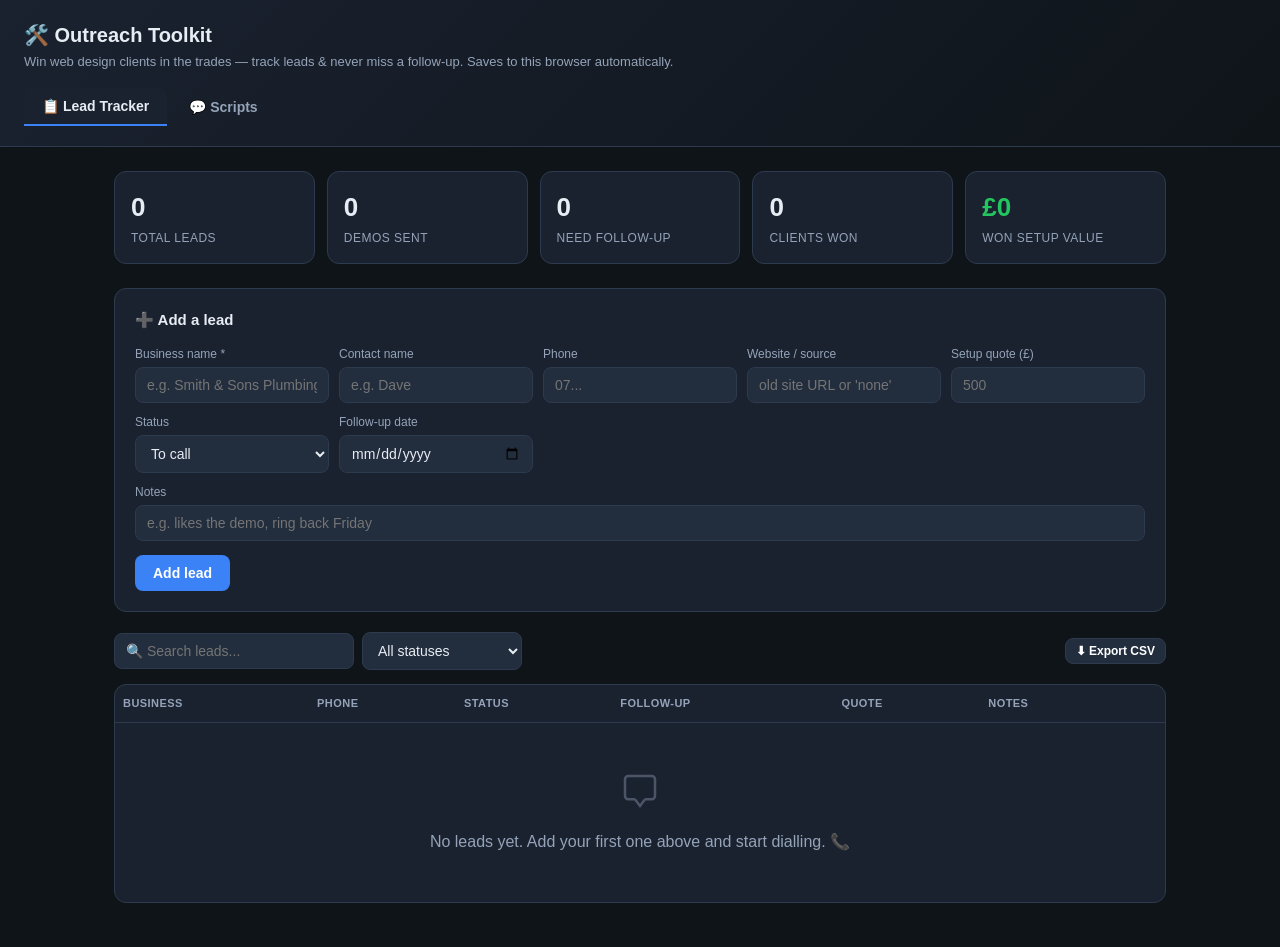
==== index.html @ 8e2228c4 "Add Outreach Toolkit: lead tracker + scripts for trades web design" ====
<!DOCTYPE html>
<html lang="en-GB">
<head>
<meta charset="UTF-8">
<meta name="viewport" content="width=device-width, initial-scale=1.0">
<title>Outreach Toolkit — Web Design for Trades</title>
<style>
  :root {
    --bg: #0f1419;
    --panel: #1a2230;
    --panel-2: #222d3d;
    --line: #2e3a4d;
    --text: #e8edf4;
    --muted: #94a3b8;
    --accent: #3b82f6;
    --green: #22c55e;
    --amber: #f59e0b;
    --red: #ef4444;
    --purple: #a855f7;
  }
  * { box-sizing: border-box; margin: 0; padding: 0; }
  body {
    font-family: -apple-system, BlinkMacSystemFont, "Segoe UI", Roboto, Helvetica, Arial, sans-serif;
    background: var(--bg);
    color: var(--text);
    line-height: 1.5;
  }
  header {
    background: linear-gradient(135deg, #1a2230, #0f1419);
    border-bottom: 1px solid var(--line);
    padding: 20px 24px;
    position: sticky; top: 0; z-index: 10;
  }
  header h1 { font-size: 20px; font-weight: 700; }
  header p { color: var(--muted); font-size: 13px; margin-top: 2px; }
  .tabs { display: flex; gap: 4px; margin-top: 16px; }
  .tab {
    background: transparent; border: none; color: var(--muted);
    padding: 10px 18px; cursor: pointer; font-size: 14px; font-weight: 600;
    border-radius: 8px 8px 0 0; transition: .15s;
  }
  .tab:hover { color: var(--text); background: var(--panel-2); }
  .tab.active { color: var(--text); background: var(--panel); border-bottom: 2px solid var(--accent); }
  .wrap { max-width: 1100px; margin: 0 auto; padding: 24px; }
  .view { display: none; }
  .view.active { display: block; }

  /* Stats */
  .stats { display: grid; grid-template-columns: repeat(auto-fit, minmax(150px,1fr)); gap: 12px; margin-bottom: 24px; }
  .stat { background: var(--panel); border: 1px solid var(--line); border-radius: 12px; padding: 16px; }
  .stat .num { font-size: 26px; font-weight: 700; }
  .stat .lbl { color: var(--muted); font-size: 12px; text-transform: uppercase; letter-spacing: .04em; margin-top: 2px; }
  .stat.pipeline .num { color: var(--green); }

  /* Form */
  .card { background: var(--panel); border: 1px solid var(--line); border-radius: 12px; padding: 20px; margin-bottom: 20px; }
  .card h2 { font-size: 15px; margin-bottom: 14px; }
  .grid-form { display: grid; grid-template-columns: repeat(auto-fit, minmax(180px,1fr)); gap: 10px; }
  input, select, textarea {
    width: 100%; background: var(--panel-2); border: 1px solid var(--line);
    color: var(--text); padding: 9px 11px; border-radius: 8px; font-size: 14px; font-family: inherit;
  }
  input:focus, select:focus, textarea:focus { outline: none; border-color: var(--accent); }
  label { font-size: 12px; color: var(--muted); display: block; margin-bottom: 4px; }
  .btn {
    background: var(--accent); color: #fff; border: none; padding: 10px 18px;
    border-radius: 8px; font-size: 14px; font-weight: 600; cursor: pointer; transition: .15s;
  }
  .btn:hover { filter: brightness(1.1); }
  .btn.ghost { background: var(--panel-2); border: 1px solid var(--line); }
  .btn.sm { padding: 5px 10px; font-size: 12px; }
  .btn.danger { background: transparent; color: var(--red); border: 1px solid transparent; }
  .btn.danger:hover { background: rgba(239,68,68,.12); }
  .toolbar { display: flex; gap: 8px; align-items: center; flex-wrap: wrap; margin-bottom: 14px; }
  .toolbar .spacer { flex: 1; }
  .search { max-width: 240px; }

  /* Lead table */
  table { width: 100%; border-collapse: collapse; }
  th { text-align: left; font-size: 11px; text-transform: uppercase; letter-spacing: .04em; color: var(--muted); padding: 10px 8px; border-bottom: 1px solid var(--line); }
  td { padding: 10px 8px; border-bottom: 1px solid var(--line); font-size: 14px; vertical-align: middle; }
  tr:hover td { background: rgba(255,255,255,.02); }
  .biz strong { display: block; }
  .biz span { color: var(--muted); font-size: 12px; }
  select.status { padding: 5px 8px; font-size: 12px; font-weight: 600; border-radius: 999px; }
  .status-tocall { color: var(--muted); }
  .status-called { color: var(--accent); }
  .status-demosent { color: var(--purple); }
  .status-followup { color: var(--amber); }
  .status-won { color: var(--green); }
  .status-lost { color: var(--red); }
  .empty { text-align: center; color: var(--muted); padding: 48px 16px; }
  .empty svg { opacity: .4; margin-bottom: 12px; }
  .overdue { color: var(--red); font-weight: 600; }
  .due-soon { color: var(--amber); }
  a.link { color: var(--accent); text-decoration: none; }
  a.link:hover { text-decoration: underline; }

  /* Scripts */
  .script-block { background: var(--panel); border: 1px solid var(--line); border-radius: 12px; padding: 20px; margin-bottom: 16px; }
  .script-block h3 { font-size: 15px; margin-bottom: 6px; color: var(--accent); }
  .script-block h4 { font-size: 13px; margin: 14px 0 4px; color: var(--amber); }
  .script-block p, .script-block blockquote { font-size: 14px; margin-bottom: 8px; }
  .script-block blockquote {
    border-left: 3px solid var(--accent); padding: 8px 12px; background: var(--panel-2);
    border-radius: 0 8px 8px 0; color: #cdd8e6; font-style: italic;
  }
  .tip { font-size: 13px; color: var(--muted); }
  .note { font-size: 12px; color: var(--muted); font-style: italic; }
  .muted-small { font-size: 12px; color: var(--muted); }

  @media print {
    header, .tabs, .no-print { display: none !important; }
    body { background: #fff; color: #000; }
    .script-block { border: 1px solid #ccc; break-inside: avoid; }
    .script-block blockquote { background: #f4f4f4; color: #000; }
    .view { display: block !important; }
    #view-leads, #view-add { display: none !important; }
  }
</style>
</head>
<body>
<header>
  <h1>🛠️ Outreach Toolkit</h1>
  <p>Win web design clients in the trades — track leads &amp; never miss a follow-up. Saves to this browser automatically.</p>
  <div class="tabs">
    <button class="tab active" data-tab="leads">📋 Lead Tracker</button>
    <button class="tab" data-tab="scripts">💬 Scripts</button>
  </div>
</header>

<div class="wrap">

  <!-- ============ LEAD TRACKER ============ -->
  <div class="view active" id="view-leads">
    <div class="stats">
      <div class="stat"><div class="num" id="s-total">0</div><div class="lbl">Total Leads</div></div>
      <div class="stat"><div class="num" id="s-demos">0</div><div class="lbl">Demos Sent</div></div>
      <div class="stat"><div class="num" id="s-followup">0</div><div class="lbl">Need Follow-up</div></div>
      <div class="stat"><div class="num" id="s-won">0</div><div class="lbl">Clients Won</div></div>
      <div class="stat pipeline"><div class="num" id="s-pipeline">£0</div><div class="lbl">Won Setup Value</div></div>
    </div>

    <div class="card">
      <h2>➕ Add a lead</h2>
      <div class="grid-form">
        <div><label>Business name *</label><input id="f-name" placeholder="e.g. Smith &amp; Sons Plumbing"></div>
        <div><label>Contact name</label><input id="f-contact" placeholder="e.g. Dave"></div>
        <div><label>Phone</label><input id="f-phone" placeholder="07..."></div>
        <div><label>Website / source</label><input id="f-web" placeholder="old site URL or 'none'"></div>
        <div><label>Setup quote (£)</label><input id="f-value" type="number" placeholder="500"></div>
        <div><label>Status</label>
          <select id="f-status">
            <option value="tocall">To call</option>
            <option value="called">Called</option>
            <option value="demosent">Demo sent</option>
            <option value="followup">Follow-up</option>
            <option value="won">Won</option>
            <option value="lost">Lost</option>
          </select>
        </div>
        <div><label>Follow-up date</label><input id="f-date" type="date"></div>
        <div style="grid-column: 1/-1"><label>Notes</label><input id="f-notes" placeholder="e.g. likes the demo, ring back Friday"></div>
      </div>
      <div style="margin-top:14px"><button class="btn" id="addBtn">Add lead</button></div>
    </div>

    <div class="toolbar">
      <input class="search" id="search" placeholder="🔍 Search leads...">
      <select id="filter" style="max-width:160px">
        <option value="all">All statuses</option>
        <option value="tocall">To call</option>
        <option value="called">Called</option>
        <option value="demosent">Demo sent</option>
        <option value="followup">Follow-up</option>
        <option value="won">Won</option>
        <option value="lost">Lost</option>
      </select>
      <div class="spacer"></div>
      <button class="btn ghost sm" id="exportBtn">⬇ Export CSV</button>
    </div>

    <div class="card" style="padding:0; overflow-x:auto">
      <table id="table">
        <thead>
          <tr>
            <th>Business</th><th>Phone</th><th>Status</th><th>Follow-up</th><th>Quote</th><th>Notes</th><th></th>
          </tr>
        </thead>
        <tbody id="tbody"></tbody>
      </table>
      <div class="empty" id="empty">
        <svg width="40" height="40" viewBox="0 0 24 24" fill="none" stroke="currentColor" stroke-width="1.5"><path d="M9 17H5a2 2 0 0 1-2-2V5a2 2 0 0 1 2-2h14a2 2 0 0 1 2 2v10a2 2 0 0 1-2 2h-4M9 17l3 4 3-4"/></svg>
        <div>No leads yet. Add your first one above and start dialling. 📞</div>
      </div>
    </div>
  </div>

  <!-- ============ SCRIPTS ============ -->
  <div class="view" id="view-scripts">
    <div class="no-print" style="margin-bottom:16px; display:flex; gap:8px; align-items:center;">
      <button class="btn ghost sm" onclick="window.print()">🖨️ Print this sheet</button>
      <span class="muted-small">Tip: always lead with the free demo, never the pitch.</span>
    </div>

    <div class="script-block">
      <h3>📞 Cold Call — Opening</h3>
      <p class="tip">The first 10 seconds decide everything. Be quick, be human.</p>
      <blockquote>"Hi, is that [Name]? ... Hi [Name], my name's [Your Name] — I'll be quick, I know you're busy. I build websites for [plumbers/roofers] round [town], and I redesigned yours as a free demo to show you what it could look like. Is it alright if I text or email you the link to have a look? No charge, no catch."</blockquote>
      <h4>If they say yes:</h4>
      <blockquote>"Brilliant — what's the best number or email? ... Perfect, I'll fire it over now. Have a look when you get two minutes, and if you like it I can have the full thing live this week. If not, no worries at all — keep the demo."</blockquote>
      <p class="note">Send the demo immediately while on the call or right after.</p>
    </div>

    <div class="script-block">
      <h3>🛡️ Objection Handling</h3>

      <h4>"Why do I need this? I get all my work word of mouth."</h4>
      <blockquote>"Honestly, that's the best kind of work to have — and I'm not trying to replace it. Here's the thing though: when someone recommends you, the first thing the new customer does is Google you before they ring. If they find nothing, or an old site, some of them hesitate or go with the next name. A proper site just makes sure the referrals you're already getting actually pick up the phone — it backs up your reputation instead of letting it leak. That's all it does."</blockquote>
      <p class="note">Don't attack word-of-mouth. Reframe the site as plugging a leak in referrals they already get.</p>

      <h4>"How much is it?"</h4>
      <blockquote>"Setup's [£450–600] one-off, then [£50] a month to host it, keep it running and make any changes you need. But genuinely — have a look at the demo first, no point talking money until you've seen if you even like it."</blockquote>

      <h4>"I already have someone who does my website."</h4>
      <blockquote>"No problem at all. Mind if I send the demo anyway? Costs you nothing to compare — if yours is already better, you'll know in ten seconds and I'll leave you be."</blockquote>

      <h4>"I'm not interested / haven't got time."</h4>
      <blockquote>"Totally fair, I'll not keep you. I'll just text the demo link over so it's there if you ever fancy a look — sound alright? Cheers [Name], take care."</blockquote>

      <h4>"Is this a scam / who are you again?"</h4>
      <blockquote>"Ha, fair question — no, I'm local, I build sites for trades round here. There's nothing to buy on the phone. I just made you a free demo and wanted you to see it. I'll text it from this number now so you've got my details."</blockquote>
    </div>

    <div class="script-block">
      <h3>💬 Follow-Up Texts</h3>
      <h4>Right after the call:</h4>
      <blockquote>Hi [Name], [Your Name] here — great speaking with you. Here's the free demo I made for your site: [link]<br><br>Have a look when you get a sec. Happy to tweak anything or get it live this week if you like it 👍</blockquote>
      <h4>Next day (no reply):</h4>
      <blockquote>Hi [Name], did the demo come through ok? No rush — just shout if you've any questions or want any changes made.</blockquote>
      <h4>3–4 days later (then leave it):</h4>
      <blockquote>Hey [Name], I'll leave you in peace after this! The demo's yours to keep either way — link's here again if it's handy: [link]. Cheers 🙂</blockquote>
    </div>

    <div class="script-block">
      <h3>📩 Facebook / Instagram DM</h3>
      <blockquote>Hi [Name] 👋 I build websites for [roofers] around [town]. I redesigned yours as a free demo to show what it could look like — here's the link: [demo]<br><br>No charge and no catch. If you like it I can get the full site live this week; if not, keep the demo, no worries at all 🙂</blockquote>
      <h4>DM follow-up (2 days later):</h4>
      <blockquote>Hi [Name], just checking the demo link came through ok? Happy to change anything on it 👍</blockquote>
    </div>

    <div class="script-block">
      <h3>✅ Two rules that make it convert</h3>
      <p>1. <strong>Lead with the demo, never the pitch.</strong> "I built you something free" gets a yes; "can I sell you a website" gets a no.</p>
      <p>2. <strong>Follow up.</strong> Aim for ~30 touches a day. Most sales happen on the 2nd–4th contact, not the first — that's what the tracker is for.</p>
    </div>
  </div>

</div>

<script>
  const STORE = 'outreach_leads_v1';
  let leads = JSON.parse(localStorage.getItem(STORE) || '[]');

  const statusLabels = {
    tocall: 'To call', called: 'Called', demosent: 'Demo sent',
    followup: 'Follow-up', won: 'Won', lost: 'Lost'
  };

  function save() { localStorage.setItem(STORE, JSON.stringify(leads)); }

  function fmtDate(d) {
    if (!d) return '—';
    const date = new Date(d + 'T00:00:00');
    const today = new Date(); today.setHours(0,0,0,0);
    const diff = Math.round((date - today) / 86400000);
    const str = date.toLocaleDateString('en-GB', { day:'numeric', month:'short' });
    if (diff < 0) return '<span class="overdue">'+str+' (overdue)</span>';
    if (diff === 0) return '<span class="overdue">Today</span>';
    if (diff <= 2) return '<span class="due-soon">'+str+'</span>';
    return str;
  }

  function esc(s){ return (s||'').replace(/[&<>"]/g, c=>({'&':'&amp;','<':'&lt;','>':'&gt;','"':'&quot;'}[c])); }

  function render() {
    const q = document.getElementById('search').value.toLowerCase();
    const filter = document.getElementById('filter').value;
    const tbody = document.getElementById('tbody');
    tbody.innerHTML = '';

    let list = leads.filter(l => {
      const matchQ = !q || (l.name+l.contact+l.notes+l.phone).toLowerCase().includes(q);
      const matchF = filter === 'all' || l.status === filter;
      return matchQ && matchF;
    });

    document.getElementById('empty').style.display = leads.length === 0 ? 'block' : 'none';

    list.forEach(l => {
      const tr = document.createElement('tr');
      const opts = Object.keys(statusLabels).map(k =>
        `<option value="${k}" ${l.status===k?'selected':''}>${statusLabels[k]}</option>`).join('');
      const phoneCell = l.phone ? `<a class="link" href="tel:${esc(l.phone)}">${esc(l.phone)}</a>` : '—';
      tr.innerHTML = `
        <td class="biz"><strong>${esc(l.name)}</strong><span>${esc(l.contact||'')}${l.web?' · '+esc(l.web):''}</span></td>
        <td>${phoneCell}</td>
        <td><select class="status status-${l.status}" data-id="${l.id}">${opts}</select></td>
        <td>${fmtDate(l.date)}</td>
        <td>${l.value?('£'+l.value):'—'}</td>
        <td>${esc(l.notes||'')}</td>
        <td><button class="btn danger sm" data-del="${l.id}">✕</button></td>`;
      tbody.appendChild(tr);
    });

    // stats
    document.getElementById('s-total').textContent = leads.length;
    document.getElementById('s-demos').textContent = leads.filter(l=>['demosent','followup','won'].includes(l.status)).length;
    document.getElementById('s-followup').textContent = leads.filter(l=>l.status==='followup').length;
    document.getElementById('s-won').textContent = leads.filter(l=>l.status==='won').length;
    const pipe = leads.filter(l=>l.status==='won').reduce((s,l)=>s+(parseInt(l.value)||0),0);
    document.getElementById('s-pipeline').textContent = '£'+pipe.toLocaleString();
  }

  document.getElementById('addBtn').addEventListener('click', () => {
    const name = document.getElementById('f-name').value.trim();
    if (!name) { alert('Business name is required'); return; }
    leads.unshift({
      id: Date.now().toString(),
      name,
      contact: document.getElementById('f-contact').value.trim(),
      phone: document.getElementById('f-phone').value.trim(),
      web: document.getElementById('f-web').value.trim(),
      value: document.getElementById('f-value').value.trim(),
      status: document.getElementById('f-status').value,
      date: document.getElementById('f-date').value,
      notes: document.getElementById('f-notes').value.trim()
    });
    save(); render();
    ['f-name','f-contact','f-phone','f-web','f-value','f-date','f-notes'].forEach(id=>document.getElementById(id).value='');
    document.getElementById('f-name').focus();
  });

  document.getElementById('tbody').addEventListener('change', e => {
    if (e.target.classList.contains('status')) {
      const l = leads.find(x => x.id === e.target.dataset.id);
      if (l) { l.status = e.target.value; save(); render(); }
    }
  });

  document.getElementById('tbody').addEventListener('click', e => {
    if (e.target.dataset.del) {
      leads = leads.filter(x => x.id !== e.target.dataset.del);
      save(); render();
    }
  });

  document.getElementById('search').addEventListener('input', render);
  document.getElementById('filter').addEventListener('change', render);

  document.getElementById('exportBtn').addEventListener('click', () => {
    const rows = [['Business','Contact','Phone','Website','Status','Follow-up','Quote','Notes']];
    leads.forEach(l => rows.push([l.name,l.contact,l.phone,l.web,statusLabels[l.status],l.date,l.value,l.notes]));
    const csv = rows.map(r => r.map(c => '"'+String(c||'').replace(/"/g,'""')+'"').join(',')).join('\n');
    const blob = new Blob([csv], {type:'text/csv'});
    const a = document.createElement('a');
    a.href = URL.createObjectURL(blob);
    a.download = 'leads.csv';
    a.click();
  });

  // tabs
  document.querySelectorAll('.tab').forEach(t => t.addEventListener('click', () => {
    document.querySelectorAll('.tab').forEach(x=>x.classList.remove('active'));
    document.querySelectorAll('.view').forEach(x=>x.classList.remove('active'));
    t.classList.add('active');
    document.getElementById('view-'+t.dataset.tab).classList.add('active');
  }));

  render();
</script>
</body>
</html>
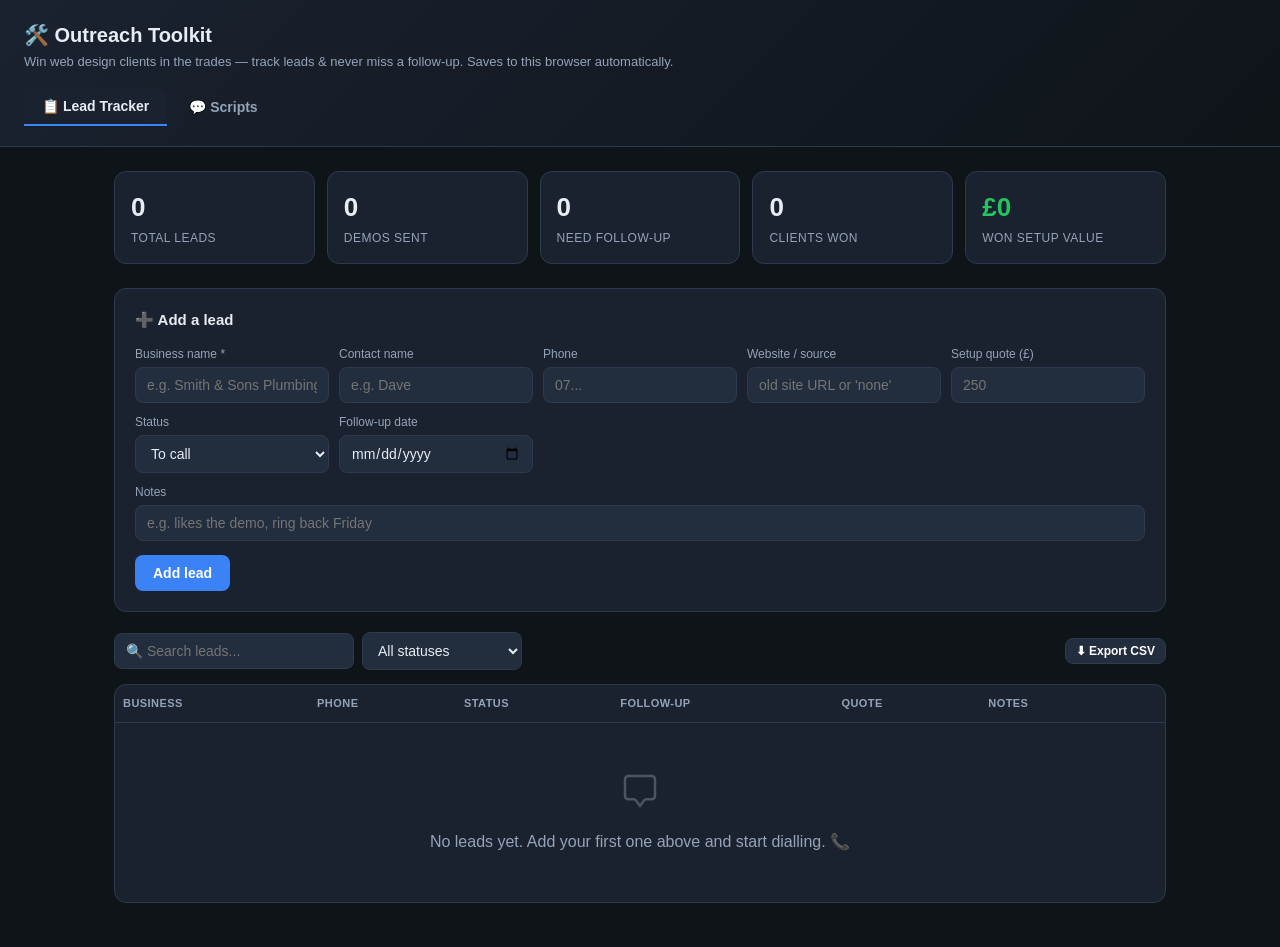
==== commit fd85d275: "Rework scripts to book a meeting (not send a link); pricing now 250 setup + 30/mo" ====
--- a/index.html
+++ b/index.html
@@ -148,7 +148,7 @@
         <div><label>Contact name</label><input id="f-contact" placeholder="e.g. Dave"></div>
         <div><label>Phone</label><input id="f-phone" placeholder="07..."></div>
         <div><label>Website / source</label><input id="f-web" placeholder="old site URL or 'none'"></div>
-        <div><label>Setup quote (£)</label><input id="f-value" type="number" placeholder="500"></div>
+        <div><label>Setup quote (£)</label><input id="f-value" type="number" placeholder="250"></div>
         <div><label>Status</label>
           <select id="f-status">
             <option value="tocall">To call</option>
@@ -200,16 +200,30 @@
   <div class="view" id="view-scripts">
     <div class="no-print" style="margin-bottom:16px; display:flex; gap:8px; align-items:center;">
       <button class="btn ghost sm" onclick="window.print()">🖨️ Print this sheet</button>
-      <span class="muted-small">Tip: always lead with the free demo, never the pitch.</span>
-    </div>
-
-    <div class="script-block">
-      <h3>📞 Cold Call — Opening</h3>
-      <p class="tip">The first 10 seconds decide everything. Be quick, be human.</p>
-      <blockquote>"Hi, is that [Name]? ... Hi [Name], my name's [Your Name] — I'll be quick, I know you're busy. I build websites for [plumbers/roofers] round [town], and I redesigned yours as a free demo to show you what it could look like. Is it alright if I text or email you the link to have a look? No charge, no catch."</blockquote>
-      <h4>If they say yes:</h4>
-      <blockquote>"Brilliant — what's the best number or email? ... Perfect, I'll fire it over now. Have a look when you get two minutes, and if you like it I can have the full thing live this week. If not, no worries at all — keep the demo."</blockquote>
-      <p class="note">Send the demo immediately while on the call or right after.</p>
+      <span class="muted-small">Tip: the goal of every call is one thing — get a meeting booked in the diary to show them the demo.</span>
+    </div>
+
+    <div class="script-block">
+      <h3>📞 Cold Call — Opening (goal: book a meeting)</h3>
+      <p class="tip">The first 10 seconds decide everything. Be quick, be human. The ONLY aim of this call is to get a meeting in the diary — don't try to sell or send anything, just book the time.</p>
+      <blockquote>"Hi, is that [Name]? ... Hi [Name], my name's [Your Name] — I'll be quick, I know you're busy. I build websites for [plumbers/roofers] round [town], and I've actually already built you a free demo of what yours could look like. I'd love to pop by and show you what I've put together — when are you usually free for a quick 15 minutes this week?"</blockquote>
+      <h4>If "yes" → pin down a time:</h4>
+      <blockquote>"Brilliant — what suits you better, [day] or [day]? ... Perfect, say [time]? What's the best address to meet you at, and a mobile number in case anything changes?"</blockquote>
+      <h4>If they can't meet in person:</h4>
+      <blockquote>"No problem — we can do it over a quick video call instead, I'll share my screen and walk you through it. When are you free for 15 minutes?"</blockquote>
+      <p class="note">Lock the day, time, place and number into your tracker straight away with a follow-up date. That booked meeting is the win.</p>
+    </div>
+
+    <div class="script-block">
+      <h3>🎬 The Meeting — Showing the Demo</h3>
+      <p class="tip">This is where you win the job. Keep it tight, talk benefits not features, and finish by asking for the go-ahead.</p>
+      <h4>Open (15 secs):</h4>
+      <blockquote>"Thanks for seeing me [Name]. So this is a quick demo I built specially for [business] — nothing's live yet, just want to show you the idea and see what you think."</blockquote>
+      <h4>Walk them through it — tie everything to getting more jobs:</h4>
+      <blockquote>"So up the top here, your phone number's clickable — someone on their mobile just taps it and they're straight through to you. This big button says 'Get a Free Quote' so people know exactly what to do. Down here I've put your reviews front and centre, because that's what wins the people your customers refer you to..."</blockquote>
+      <h4>Close — always ask (30 secs):</h4>
+      <blockquote>"That's the gist of it. What do you reckon? ... If you're happy, I can have the full thing live this week — it's [£250] to set up and [£30] a month to host it and make any changes. Shall I get it started for you?"</blockquote>
+      <p class="note">Silence after you ask the price is normal — don't fill it. Let them answer.</p>
     </div>
 
     <div class="script-block">
@@ -220,38 +234,38 @@
       <p class="note">Don't attack word-of-mouth. Reframe the site as plugging a leak in referrals they already get.</p>
 
       <h4>"How much is it?"</h4>
-      <blockquote>"Setup's [£450–600] one-off, then [£50] a month to host it, keep it running and make any changes you need. But genuinely — have a look at the demo first, no point talking money until you've seen if you even like it."</blockquote>
+      <blockquote>"It's [£250] to set up and [£30] a month to host it, keep it running and make any changes you need. But genuinely — let me come show you it properly first, no point talking money until you've seen if you even like it. When are you free for 15 minutes?"</blockquote>
 
       <h4>"I already have someone who does my website."</h4>
-      <blockquote>"No problem at all. Mind if I send the demo anyway? Costs you nothing to compare — if yours is already better, you'll know in ten seconds and I'll leave you be."</blockquote>
+      <blockquote>"No problem at all. Give me 15 minutes to show you what I've built anyway — costs you nothing to compare, and if yours is already better you'll know straight away and I'll leave you be. When suits you?"</blockquote>
 
       <h4>"I'm not interested / haven't got time."</h4>
-      <blockquote>"Totally fair, I'll not keep you. I'll just text the demo link over so it's there if you ever fancy a look — sound alright? Cheers [Name], take care."</blockquote>
+      <blockquote>"Totally fair, I'll not keep you. I'm local so if you ever change your mind just give me a shout — I'll leave you my number. Cheers [Name], take care."</blockquote>
 
       <h4>"Is this a scam / who are you again?"</h4>
-      <blockquote>"Ha, fair question — no, I'm local, I build sites for trades round here. There's nothing to buy on the phone. I just made you a free demo and wanted you to see it. I'll text it from this number now so you've got my details."</blockquote>
+      <blockquote>"Ha, fair question — no, I'm local, I build sites for trades round here. There's nothing to buy and no catch — I just built you a free demo and wanted to show you. Happy to pop by whenever suits so you can see for yourself."</blockquote>
     </div>
 
     <div class="script-block">
       <h3>💬 Follow-Up Texts</h3>
-      <h4>Right after the call:</h4>
-      <blockquote>Hi [Name], [Your Name] here — great speaking with you. Here's the free demo I made for your site: [link]<br><br>Have a look when you get a sec. Happy to tweak anything or get it live this week if you like it 👍</blockquote>
-      <h4>Next day (no reply):</h4>
-      <blockquote>Hi [Name], did the demo come through ok? No rush — just shout if you've any questions or want any changes made.</blockquote>
-      <h4>3–4 days later (then leave it):</h4>
-      <blockquote>Hey [Name], I'll leave you in peace after this! The demo's yours to keep either way — link's here again if it's handy: [link]. Cheers 🙂</blockquote>
+      <h4>Confirming a booked meeting:</h4>
+      <blockquote>Hi [Name], [Your Name] here 👍 Just confirming I'll pop by [place] at [time] on [day] to show you the website demo I built for [business]. Any problems just give me a shout!</blockquote>
+      <h4>If they didn't answer / chasing a time:</h4>
+      <blockquote>Hi [Name], tried to give you a quick ring — I've built a free website demo for [business] and would love to pop by and show you. When's a good 15 minutes for you this week?</blockquote>
+      <h4>After the meeting (if they're thinking about it):</h4>
+      <blockquote>Hey [Name], great to meet you today! No rush at all — whenever you're ready just say the word and I'll have the full site live within the week 🙂</blockquote>
     </div>
 
     <div class="script-block">
       <h3>📩 Facebook / Instagram DM</h3>
-      <blockquote>Hi [Name] 👋 I build websites for [roofers] around [town]. I redesigned yours as a free demo to show what it could look like — here's the link: [demo]<br><br>No charge and no catch. If you like it I can get the full site live this week; if not, keep the demo, no worries at all 🙂</blockquote>
+      <blockquote>Hi [Name] 👋 I build websites for [roofers] around [town]. I've actually built you a free demo of what yours could look like. Fancy meeting up for 15 minutes this week so I can show you? When are you usually free? No charge and no catch 🙂</blockquote>
       <h4>DM follow-up (2 days later):</h4>
-      <blockquote>Hi [Name], just checking the demo link came through ok? Happy to change anything on it 👍</blockquote>
+      <blockquote>Hi [Name], just floating this back up 🙂 I'd genuinely love to show you the demo I built — what day this week works for a quick 15 minutes?</blockquote>
     </div>
 
     <div class="script-block">
       <h3>✅ Two rules that make it convert</h3>
-      <p>1. <strong>Lead with the demo, never the pitch.</strong> "I built you something free" gets a yes; "can I sell you a website" gets a no.</p>
+      <p>1. <strong>Book the meeting — that's the only goal.</strong> Don't send a link they'll forget to open. Get a time in the diary to show them face to face (or screen-share) — that's where the demo sells itself.</p>
       <p>2. <strong>Follow up.</strong> Aim for ~30 touches a day. Most sales happen on the 2nd–4th contact, not the first — that's what the tracker is for.</p>
     </div>
   </div>
